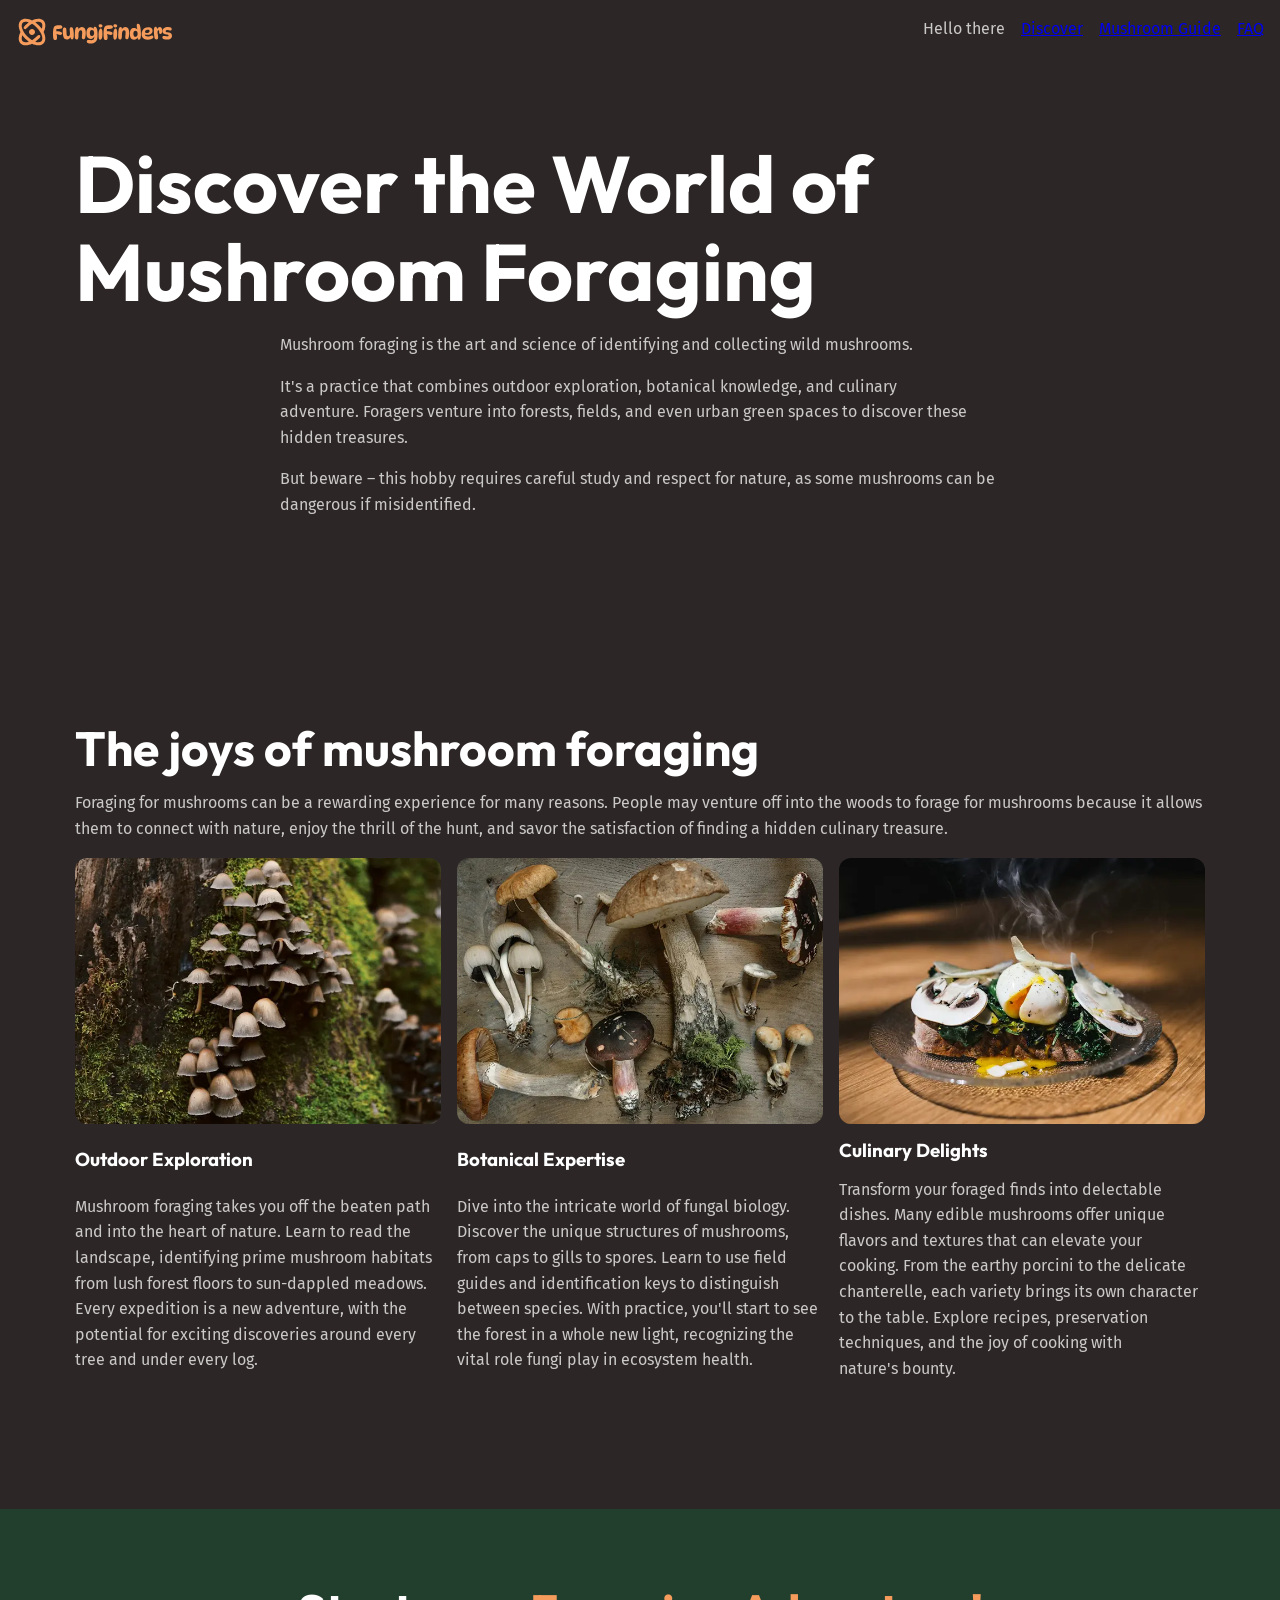
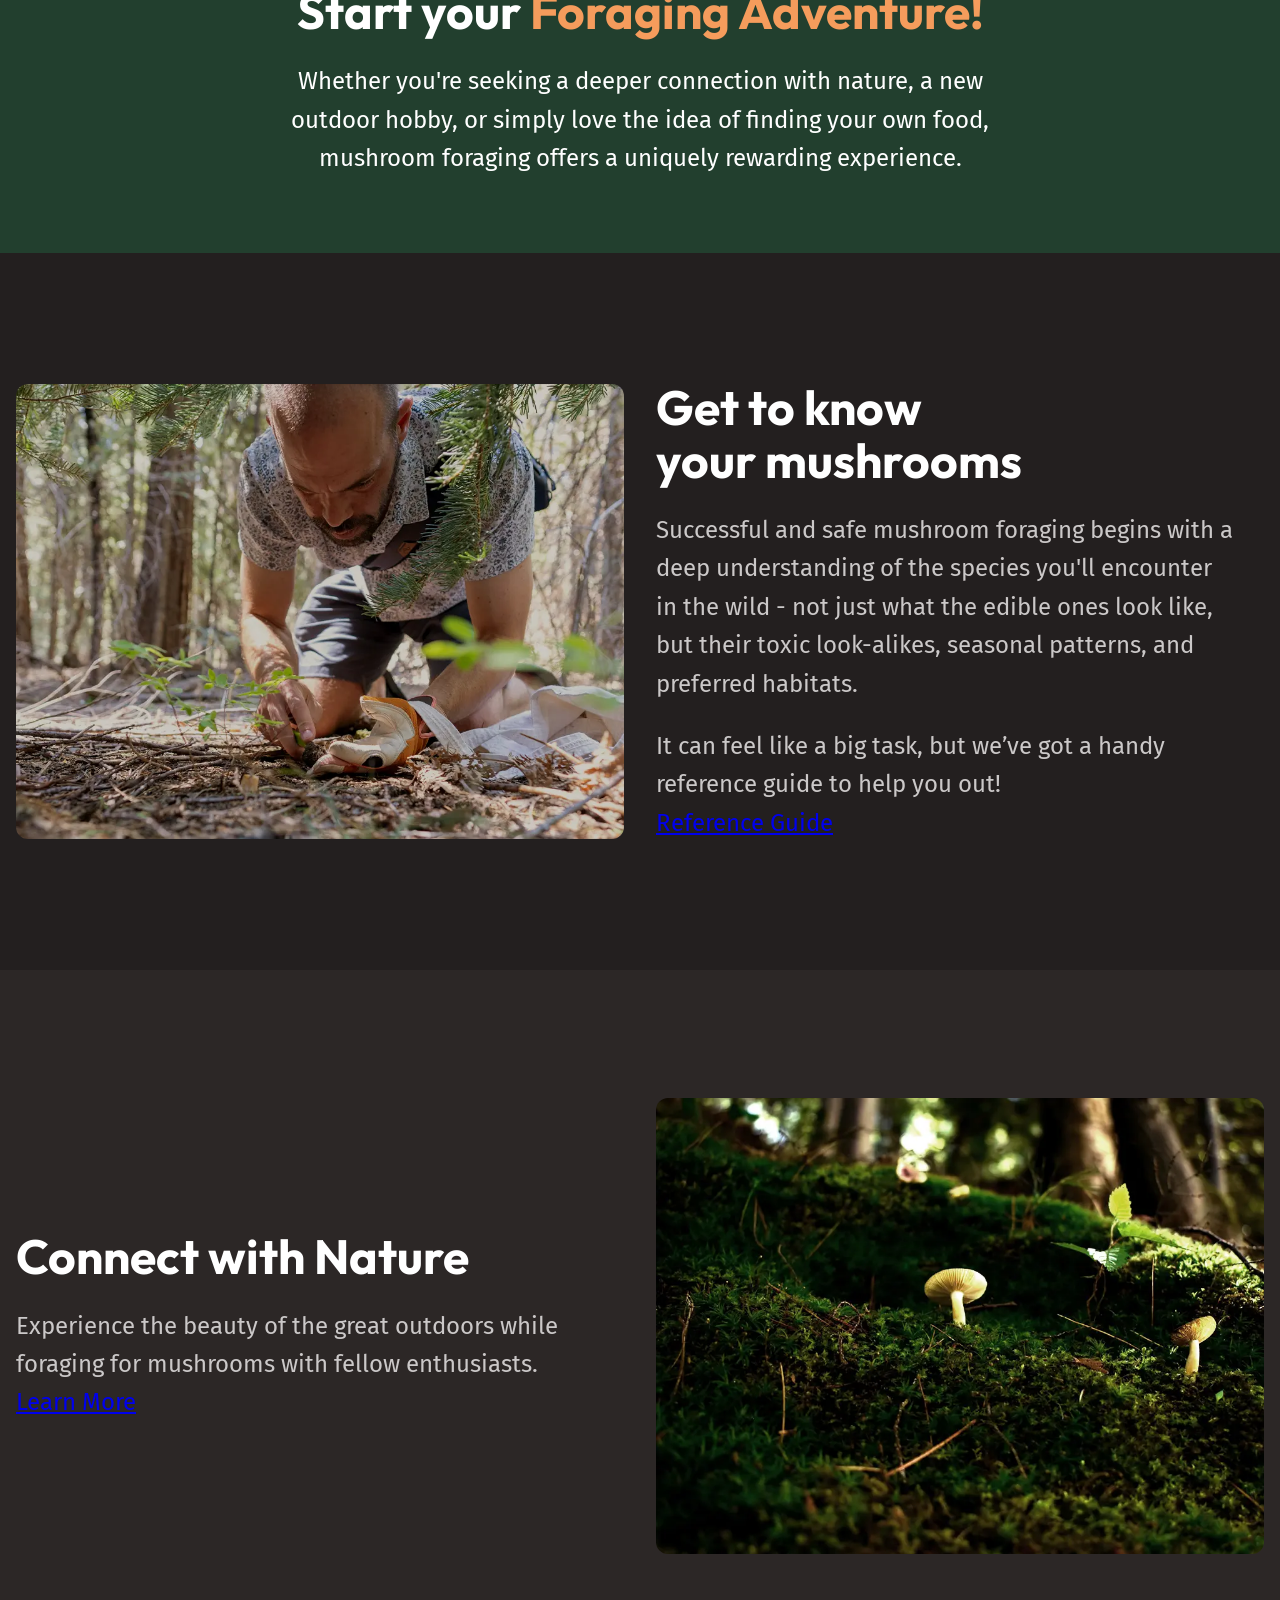
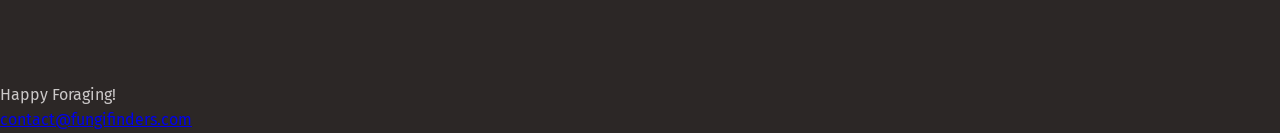
==== index.html @ a196f95c "Creating flow and spacing" ====
<!doctype html>
<html lang="en">
  <head>
    <meta charset="UTF-8" />
    <meta name="viewport" content="width=device-width, initial-scale=1.0" />
    <title>Fungi Finders</title>
    <link rel="stylesheet" href="style.css" />
    <link rel="preconnect" href="https://fonts.googleapis.com" />
    <link rel="preconnect" href="https://fonts.gstatic.com" crossorigin />
    <link
      href="https://fonts.googleapis.com/css2?family=Fira+Sans:wght@400;700&family=Outfit:wght@100..900&display=swap"
      rel="stylesheet"
    />
  </head>
  <body>
    <header class="site-header">
      <div class="wrapper wrapper--wide">
        <div class="site-header__inner">
          <img src="/assets/fungi-finders.svg" alt="Fungi Finders" />
          <nav class="primary-navigation">
            <ul role="list">
              <li>Hello there</li>
              <li><a href="/">Discover</a></li>
              <li><a href="#">Mushroom Guide</a></li>
              <li><a href="#">FAQ</a></li>
            </ul>
          </nav>
        </div>
      </div>
    </header>
    <main>
      <section class="hero flow section section--compact">
        <div class="wrapper">
          <h1>Discover the World of Mushroom Foraging</h1>
        </div>
        <div class="wrapper flow wrapper--narrow">
          <p>
            Mushroom foraging is the art and science of identifying and
            collecting wild mushrooms.
          </p>
          <p>
            It's a practice that combines outdoor exploration, botanical
            knowledge, and culinary adventure. Foragers venture into forests,
            fields, and even urban green spaces to discover these hidden
            treasures.
          </p>
          <p>
            But beware – this hobby requires careful study and respect for
            nature, as some mushrooms can be dangerous if misidentified.
          </p>
        </div>
      </section>

      <section class="section">
        <div class="wrapper flow">
          <h2 class="section-title">The joys of mushroom foraging</h2>
          <p>
            Foraging for mushrooms can be a rewarding experience for many
            reasons. People may venture off into the woods to forage for
            mushrooms because it allows them to connect with nature, enjoy the
            thrill of the hunt, and savor the satisfaction of finding a hidden
            culinary treasure.
          </p>
          <!-- three columns -->
          <div class="equal-columns">
            <div class="card grid-flow">
              <img
                src="/assets/outdoor-exploration.webp"
                alt="Tightly grouped brown mushrooms growing up a mossy tree trunk"
              />
              <h3>Outdoor Exploration</h3>
              <p>
                Mushroom foraging takes you off the beaten path and into the
                heart of nature. Learn to read the landscape, identifying prime
                mushroom habitats from lush forest floors to sun-dappled
                meadows. Every expedition is a new adventure, with the potential
                for exciting discoveries around every tree and under every log.
              </p>
            </div>
            <div class="card grid-flow">
              <img
                src="/assets/botanical-expertise.webp"
                alt="Wild mushrooms on a table"
              />
              <h3>Botanical Expertise</h3>
              <p>
                Dive into the intricate world of fungal biology. Discover the
                unique structures of mushrooms, from caps to gills to spores.
                Learn to use field guides and identification keys to distinguish
                between species. With practice, you'll start to see the forest
                in a whole new light, recognizing the vital role fungi play in
                ecosystem health.
              </p>
            </div>
            <div class="card grid-flow">
              <img
                src="/assets/culinary-delight.webp"
                alt="A plate of food with mushrooms on top"
              />
              <h3>Culinary Delights</h3>
              <p>
                Transform your foraged finds into delectable dishes. Many edible
                mushrooms offer unique flavors and textures that can elevate
                your cooking. From the earthy porcini to the delicate
                chanterelle, each variety brings its own character to the table.
                Explore recipes, preservation techniques, and the joy of cooking
                with nature's bounty.
              </p>
            </div>
          </div>
        </div>
      </section>

      <section class="background-accent text-center section section--compact">
        <div
          class="wrapper flow wrapper--narrow font-size-lg text-high-contrast"
        >
          <h2 class="section-title">
            Start your
            <span class="text-brand">Foraging Adventure!</span>
          </h2>
          <p>
            Whether you're seeking a deeper connection with nature, a new
            outdoor hobby, or simply love the idea of finding your own food,
            mushroom foraging offers a uniquely rewarding experience.
          </p>
        </div>
      </section>

      <section class="background-extra-dark section">
        <!-- two-columns -->
        <div class="wrapper wrapper--wide">
          <div
            class="equal-columns equal-columns--gap-lg equal-columns--vertical-alignment"
          >
            <div>
              <img
                src="/assets/get-to-know.webp"
                alt="A man on his hands and knees harvesting a wild mushroom in the forest"
              />
            </div>
            <div class="flow font-size-lg">
              <h2 class="section-title">Get to know your mushrooms</h2>
              <p>
                Successful and safe mushroom foraging begins with a deep
                understanding of the species you'll encounter in the wild - not
                just what the edible ones look like, but their toxic
                look-alikes, seasonal patterns, and preferred habitats.
              </p>
              <p>
                It can feel like a big task, but we’ve got a handy reference
                guide to help you out!
              </p>
              <a class="button" href="#">
                <span class="visually-hidden">
                  Learn more about wild mushrooms using our handy
                </span>
                Reference Guide
              </a>
            </div>
          </div>
        </div>
      </section>

      <section class="section">
        <!-- two-columns -->
        <div class="wrapper wrapper--wide">
          <div
            class="equal-columns equal-columns--gap-lg equal-columns--vertical-alignment"
          >
            <div class="flow font-size-lg">
              <h2 class="section-title">Connect with Nature</h2>
              <p>
                Experience the beauty of the great outdoors while foraging for
                mushrooms with fellow enthusiasts.
              </p>
              <a class="button" href="#">
                Learn More
                <span class="visually-hidden">
                  about the different types of mushrooms using our handy
                  mushroom guide
                </span>
              </a>
            </div>
            <div>
              <img
                src="/assets/nature.webp"
                alt="A small white mushroom growing on a mossy forest floor"
              />
            </div>
          </div>
        </div>
      </section>
    </main>
    <footer class="site-footer">
      <p>Happy Foraging!</p>
      <a href="mailto:contact@fungifinders.com">contact@fungifinders.com</a>
    </footer>
  </body>
</html>
---- style.css ----
@layer reset {
  *,
  *::before,
  *::after {
    box-sizing: border-box;
  }

  /* https://kilianvalkhof.com/2022/css-html/your-css-reset-needs-text-size-adjust-probably/ */
  html {
    -moz-text-size-adjust: none;
    -webkit-text-size-adjust: none;
    text-size-adjust: none;
  }

  body,
  h1,
  h2,
  h3,
  h4,
  p,
  figure,
  blockquote,
  dl,
  dd {
    margin: 0;
  }

  /* https://www.scottohara.me/blog/2019/01/12/lists-and-safari.html */
  [role="list"] {
    list-style: none;
    margin: 0;
    padding: 0;
  }

  body {
    min-block-size: 100vh;
    line-height: 1.6;
  }

  h1,
  h2,
  h3,
  button,
  input,
  label {
    line-height: 1.1;
  }

  h1,
  h2,
  h3,
  h4 {
    text-wrap: balance;
  }

  p,
  li {
    text-wrap: pretty;
  }

  img,
  picture {
    max-inline-size: 100%;
    display: block;
  }

  input,
  button,
  textarea,
  select {
    font: inherit;
  }
}

@layer base {
  :root {
    --clr-white: hsl(0, 0%, 100%);
    --clr-gray-100: hsl(0, 2%, 79%);
    --clr-brand-400: hsl(25, 88%, 75%);
    --clr-brand-500: hsl(25, 88%, 66%);
    --clr-green-400: hsl(143, 19%, 49%);
    --clr-green-500: hsl(143, 38%, 37%);
    --clr-green-600: hsl(145, 29%, 19%);
    --clr-brown-500: hsl(10, 5%, 25%);
    --clr-brown-600: hsl(9, 7%, 21%);
    --clr-brown-700: hsl(9, 8%, 16%);
    --clr-brown-800: hsl(0, 6%, 15%);
    --clr-brown-900: hsl(0, 6%, 13%);

    --clr-orange-500: hsl(28, 43%, 28%);
    --clr-red-500: hsl(359, 34%, 24%);
    --clr-teal-500: hsl(186, 42%, 25%);

    --ff-body: "Fira Sans", sans-serif;
    --ff-heading: "Outfit", sans-serif;

    --fs-300: 0.875rem;
    --fs-400: 1rem;
    --fs-500: 1.125rem;
    --fs-600: 1.25rem;
    --fs-700: 1.5rem;
    --fs-800: 2rem;
    --fs-900: 3.75rem;
    --fs-1000: 3.75rem;

    @media (width > 760px) {
      --fs-500: 1.25rem;
      --fs-600: 1.5rem;
      --fs-700: 2rem;
      --fs-800: 3rem;
      --fs-900: 5rem;
      --fs-1000: 7.5rem;
    }

    --text-main: var(--clr-gray-100);
    --text-high-contrast: var(--clr-white);
    --text-brand: var(--clr-brand-500);
    --text-brand-light: var(--clr-brand-400);

    --background-accent-light: var(--clr-green-400);
    --background-accent-main: var(--clr-green-500);
    --background-accent-dark: var(--clr-green-600);

    --background-extra-light: var(--clr-brown-500);
    --background-light: var(--clr-brown-600);
    --background-main: var(--clr-brown-700);
    --background-dark: var(--clr-brown-800);
    --background-extra-dark: var(--clr-brown-900);

    --font-size-heading-sm: var(--fs-700);
    --font-size-heading-regular: var(--fs-800);
    --font-size-heading-lg: var(--fs-900);
    --font-size-heading-xl: var(--fs-1000);

    --font-size-sm: var(--fs-300);
    --font-size-regular: var(--fs-400);
    --font-size-md: var(--fs-500);
    --font-size-lg: var(--fs-600);

    --border-radius-1: 0.25rem;
    --border-radius-2: 0.5rem;
    --border-radius-3: 0.75rem;
  }

  html {
    font-family: var(--ff-body);
    line-height: 1.6;
  }

  body {
    font-size: var(--font-size-regular);
    color: var(--text-main);
    background-color: var(--background-main);
  }

  h1,
  h2,
  h3,
  h4 {
    font-family: var(--ff-heading);
    color: var(--text-high-contrast);
  }

  h1 {
    font-size: var(--font-size-heading-lg);
  }

  a:hover,
  a:focus-visible {
    color: var(--text-brand-light);
  }

  img {
    border-radius: var(--border-radius-3);
  }
}

@layer layout {
  /* Lobotimized Owl 
    * + * selects everything exept the first direct child
    can also be :not(:first-child) but it would gain extra specificity
    verbose solution with no extra specificity is where(:not(:first-child))
    and verbose version is the one I'm using because it's very decriptive
  */

  /*
    em instead of rem because we want to have bigger margin on top of the large text
    instead of the same margin everywhere
  */

  .flow > :where(:not(:first-child)) {
    margin-top: var(--flow-spacer, 1em);
  }

  .grid-flow {
    display: grid;
    gap: var(--grid-flow-gap, 1rem);
  }

  .equal-columns {
    --equal-columns-gap: 1rem;

    display: grid;
    gap: var(--equal-columns-gap, 1rem);
    align-items: var(--equal-columns-vertical-alignment, stretch);

    @media (width > 760px) {
      grid-auto-flow: column;
      grid-auto-columns: 1fr;
    }
  }

  .equal-columns--gap-lg {
    --equal-columns-gap: 2rem;
  }

  .flex-equal-columns {
    display: flex;

    /* Select all the direct children */
    > * {
      flex: 1;
    }
  }

  .equal-columns--vertical-alignment {
    --equal-columns-vertical-alignment: center;
  }

  .section {
    --padding: 3.75rem;
    padding-block: var(--padding);

    @media (width > 760px) {
      --padding: 8rem;
    }
  }

  /* For now section compact makes padding smaller on > 760px and bigger on mobile */
  .section--compact {
    --padding: 4.75rem;
  }

  .wrapper {
    --wrapper-max-width: 1130px;
    --wrapper-padding: 1rem;

    max-width: var(--wrapper-max-width);
    margin-inline: auto;
    padding-inline: var(--wrapper-padding);
    /* changing back to content-box just for this particular element for padding not to be included 
    in content size specified on figma 
    Other way of handling this problem is instead of changing to content-box set max-width to calc(1130px + 2rem)
    there is also a way with using min
    */
    box-sizing: content-box;
  }

  /* There is also a way of naming with using data attribue .wrapper[data-width="wide"] */
  .wrapper--narrow {
    --wrapper-max-width: 720px;
  }

  .wrapper--wide {
    --wrapper-max-width: 1330px;
  }
}

@layer components {
  .site-header {
    padding-block: 1rem;
  }

  .site-header__inner {
    display: flex;
    gap: 0.5rem 1rem;
    flex-wrap: wrap;
    justify-content: space-between;
  }

  .primary-navigation {
    ul {
      display: flex;
      flex-wrap: wrap;
      gap: 0.5rem 1rem;
    }
  }
}

@layer utilities {
  .visually-hidden {
    clip: rect(0 0 0 0);
    clip-path: inset(50%);
    height: 1px;
    overflow: hidden;
    position: absolute;
    white-space: nowrap;
    width: 1px;
  }

  .text-center {
    text-align: center;
  }
  .text-brand {
    color: var(--text-brand);
  }
  .text-high-contrast {
    color: var(--text-high-contrast);
  }

  .section-title {
    font-size: var(--font-size-heading-regular);
  }

  .background-base {
    background-color: var(--background-base);
  }
  .background-light {
    background-color: var(--background-light);
  }
  .background-extra-light {
    background-color: var(--background-extra-light);
  }
  .background-dark {
    background-color: var(--background-dark);
  }
  .background-extra-dark {
    background-color: var(--background-extra-dark);
  }

  .background-accent {
    background-color: var(--background-accent-dark);
  }

  .font-size-sm {
    font-size: var(--font-size-sm);
  }
  .font-size-regular {
    font-size: var(--font-size-regular);
  }
  .font-size-md {
    font-size: var(--font-size-md);
  }
  .font-size-lg {
    font-size: var(--font-size-lg);
  }
}
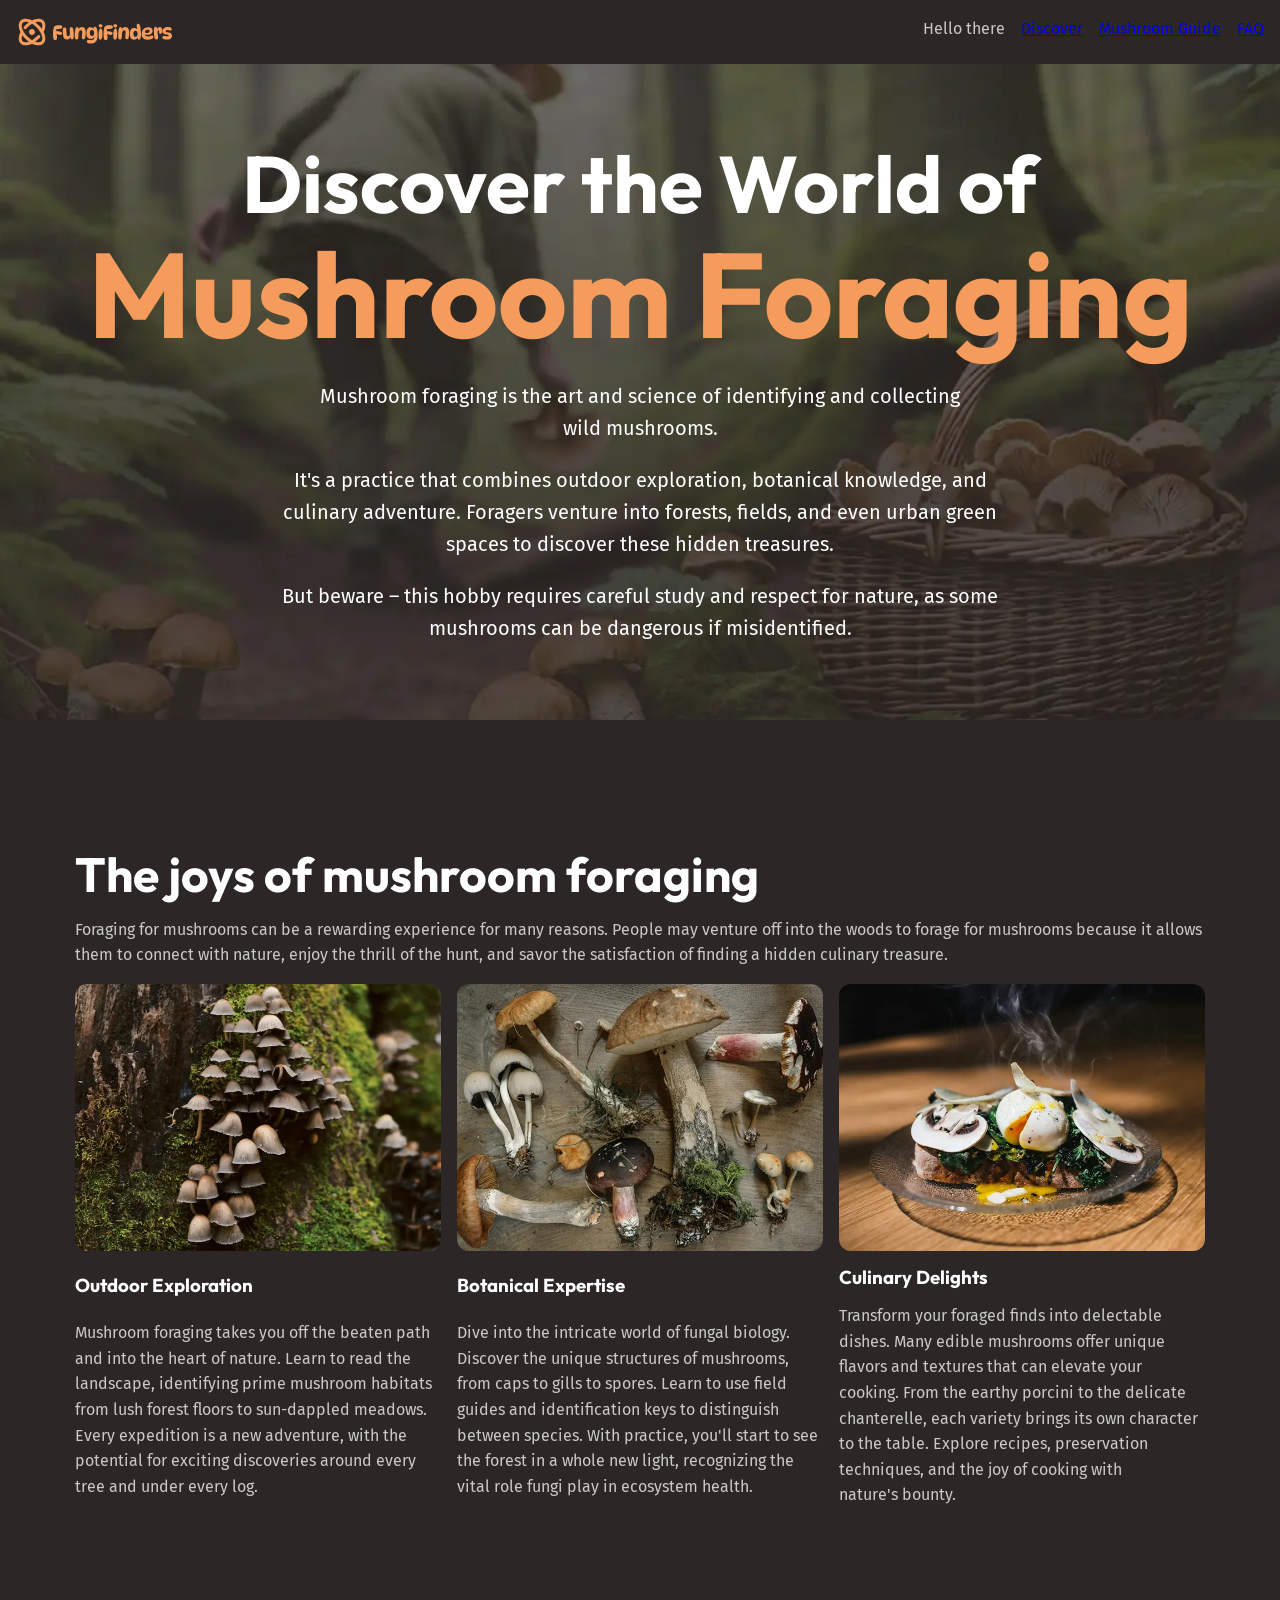
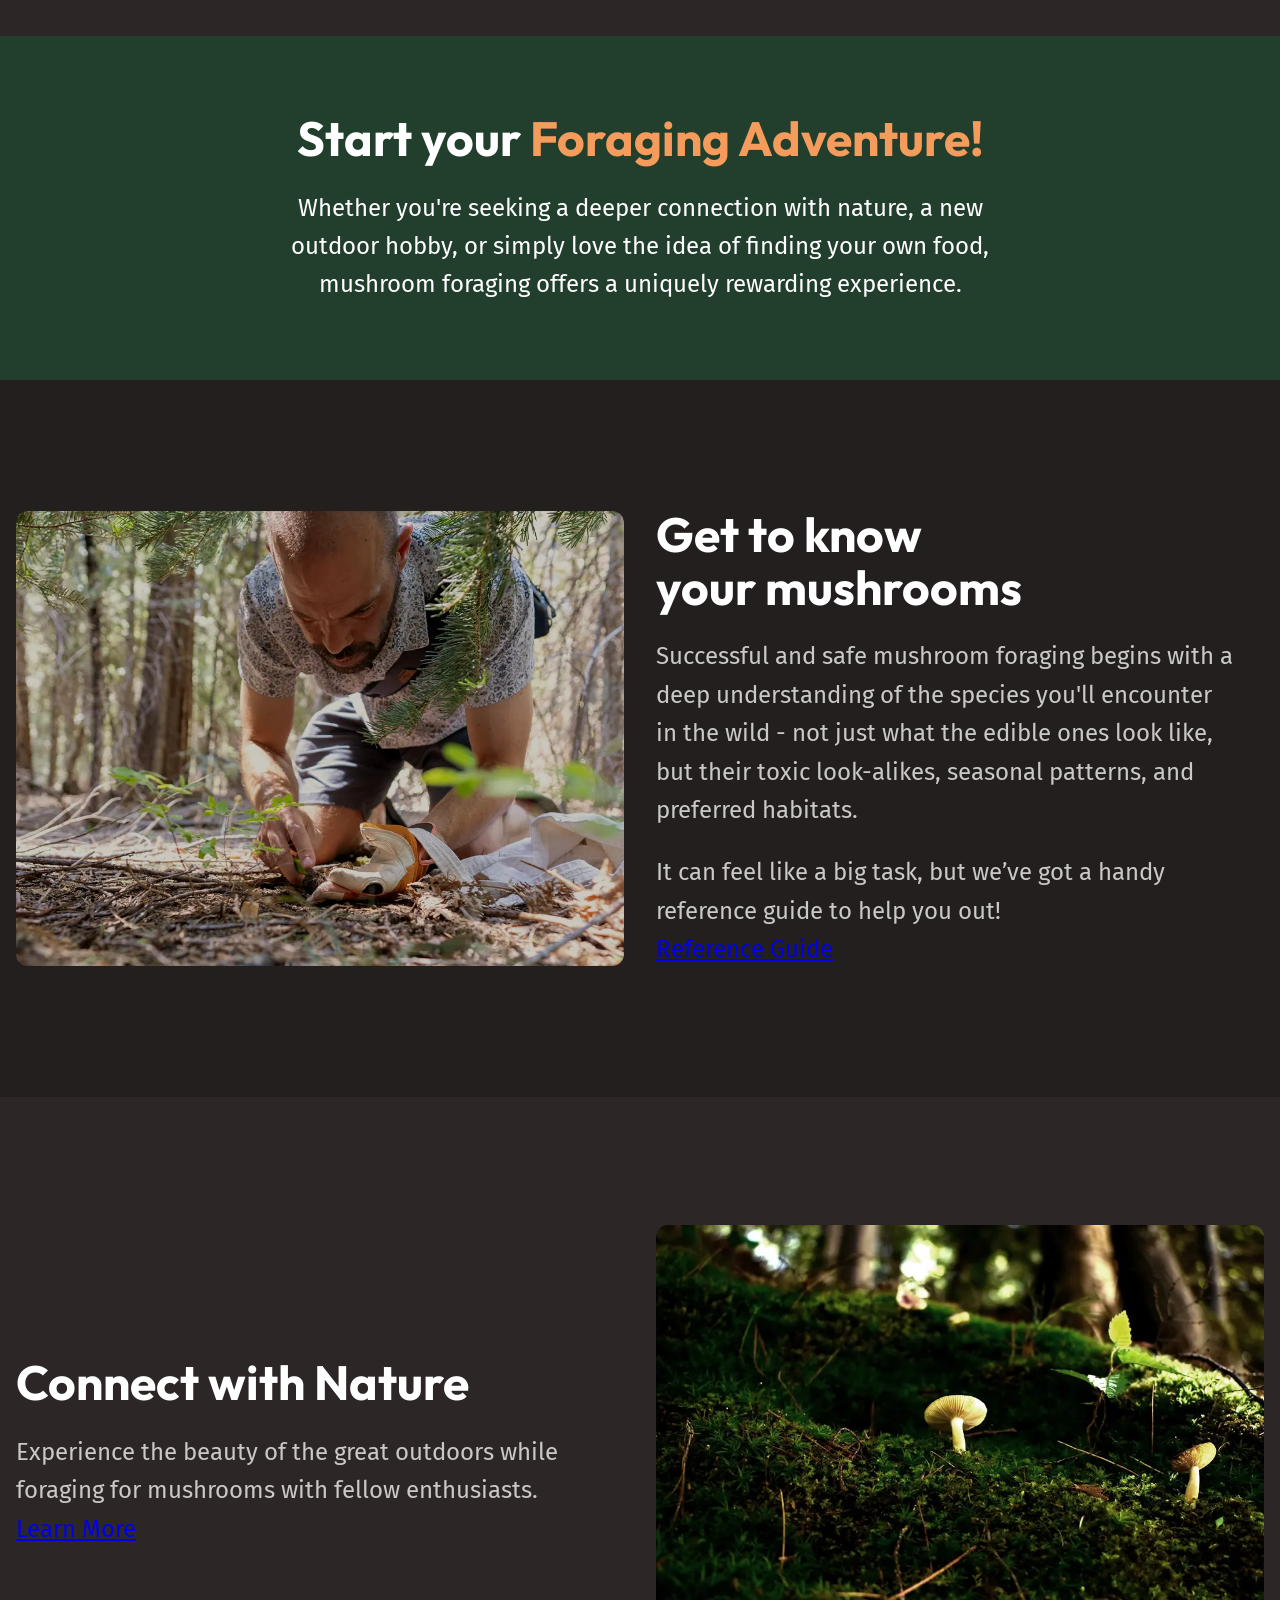
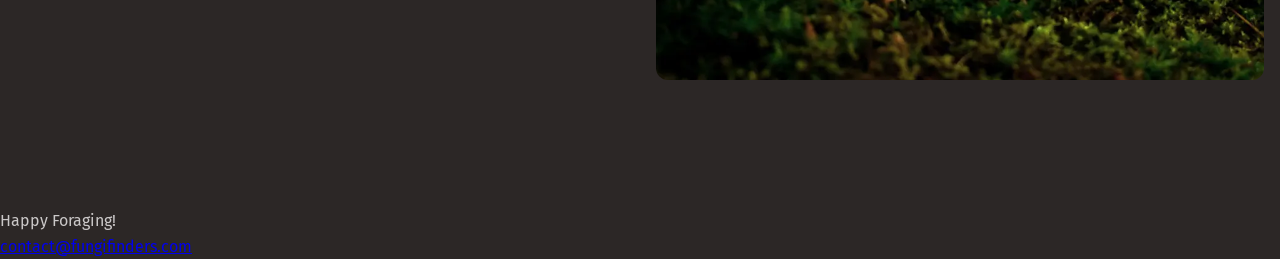
==== commit 8510e84b: "Styling the hero" ====
--- a/index.html
+++ b/index.html
@@ -29,11 +29,14 @@
       </div>
     </header>
     <main>
-      <section class="hero flow section section--compact">
+      <section class="hero section section--compact flow">
         <div class="wrapper">
-          <h1>Discover the World of Mushroom Foraging</h1>
-        </div>
-        <div class="wrapper flow wrapper--narrow">
+          <h1 class="hero__title">
+            Discover the World of
+            <span>Mushroom Foraging</span>
+          </h1>
+        </div>
+        <div class="wrapper wrapper--narrow flow">
           <p>
             Mushroom foraging is the art and science of identifying and
             collecting wild mushrooms.
@@ -113,7 +116,7 @@
 
       <section class="background-accent text-center section section--compact">
         <div
-          class="wrapper flow wrapper--narrow font-size-lg text-high-contrast"
+          class="wrapper wrapper--narrow flow font-size-lg text-high-contrast"
         >
           <h2 class="section-title">
             Start your
--- a/style.css
+++ b/style.css
@@ -285,6 +285,24 @@
       gap: 0.5rem 1rem;
     }
   }
+
+  .hero {
+    text-align: center;
+    font-size: var(--font-size-md);
+    color: var(--text-high-contrast);
+    background-image: url(/assets/hero.webp);
+    background-size: cover;
+    background-position: center;
+  }
+
+  .hero__title {
+    font-size: var(--font-size-heading-lg);
+    span {
+      font-size: var(--font-size-heading-xl);
+      color: var(--text-brand);
+      display: block;
+    }
+  }
 }
 
 @layer utilities {
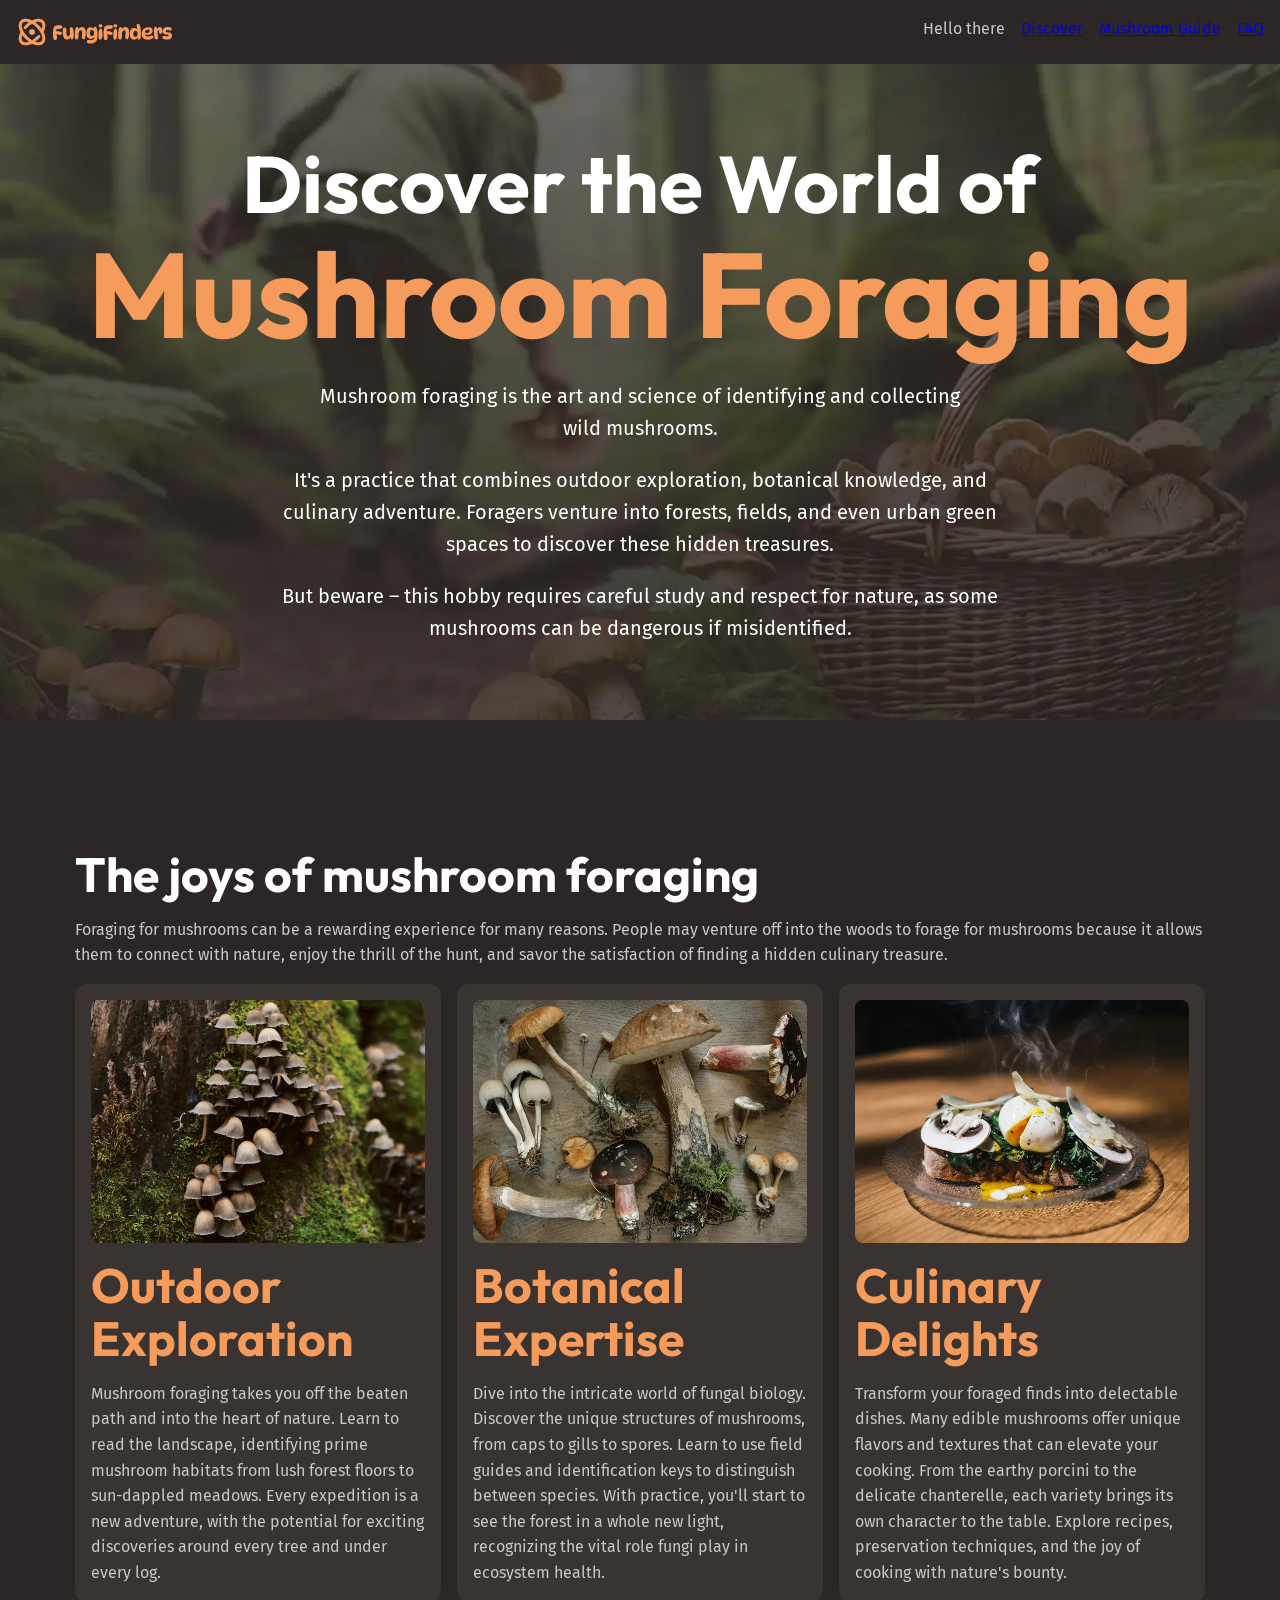
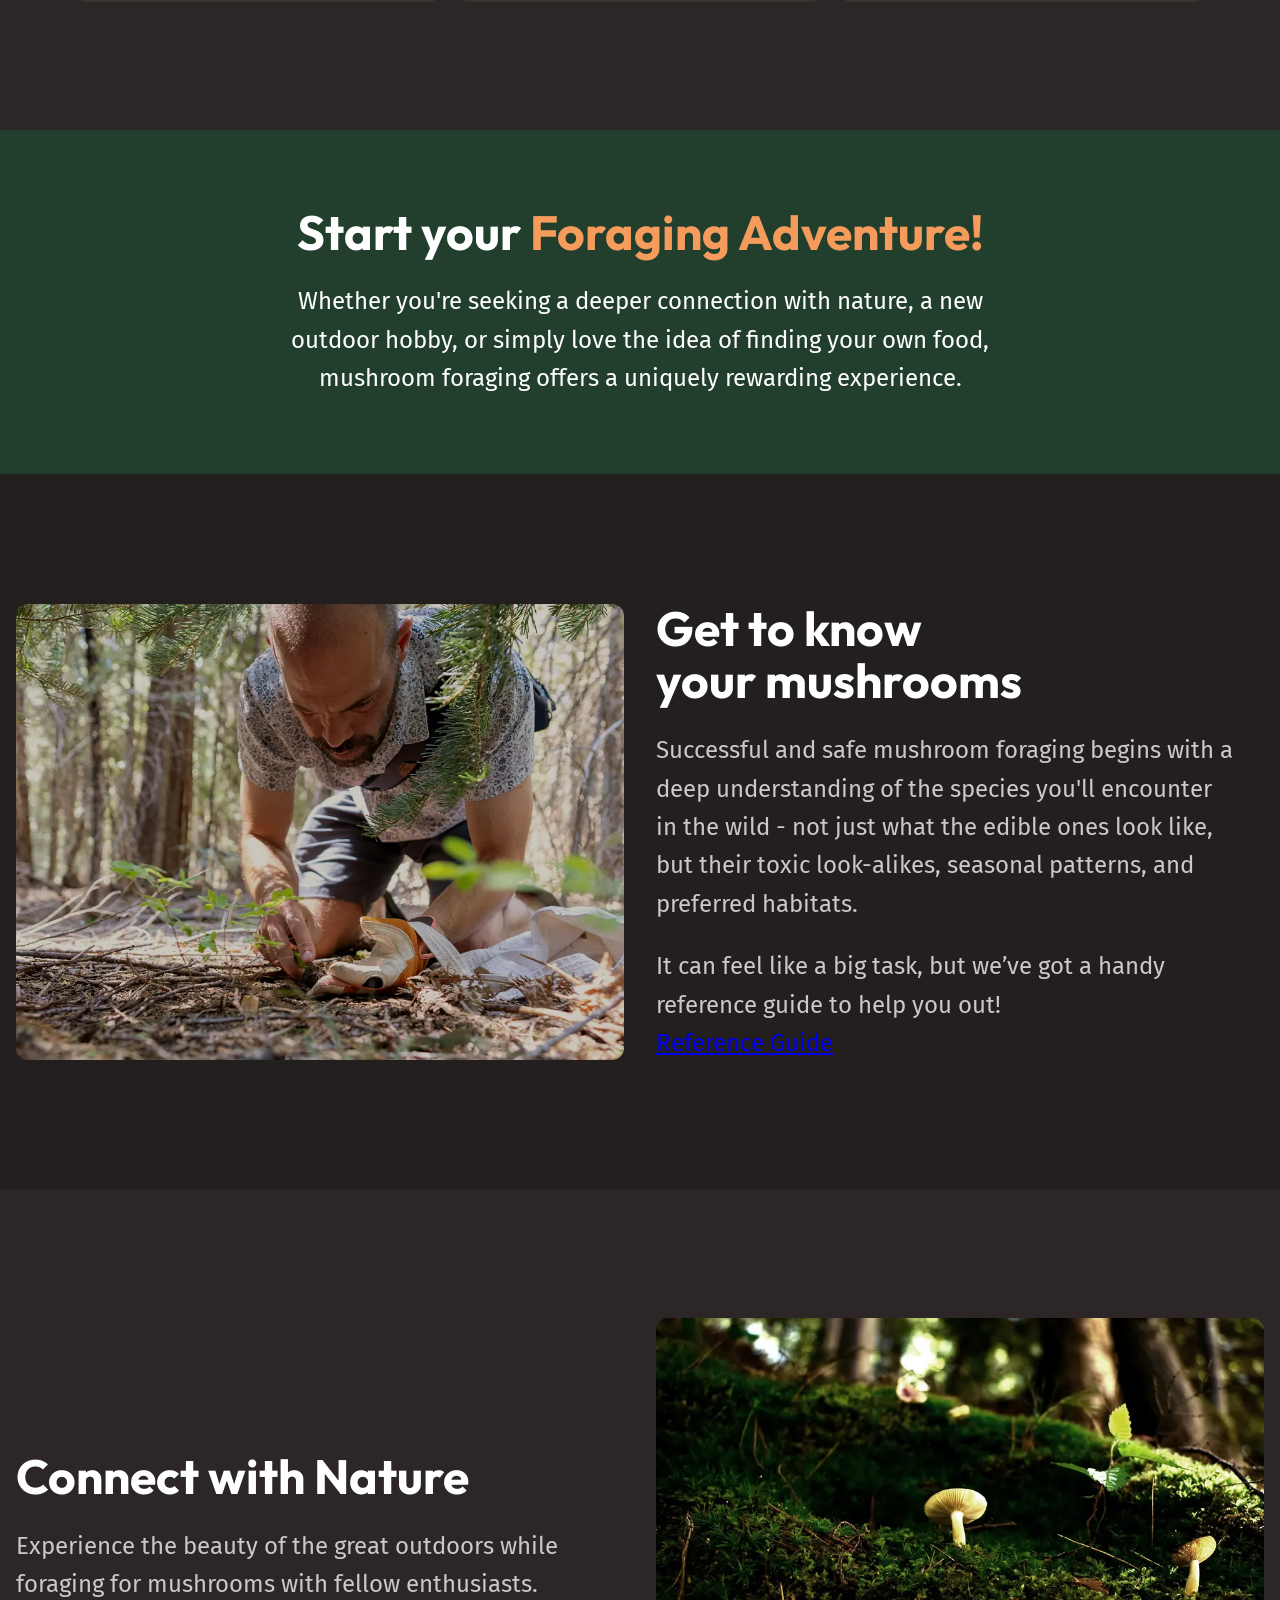
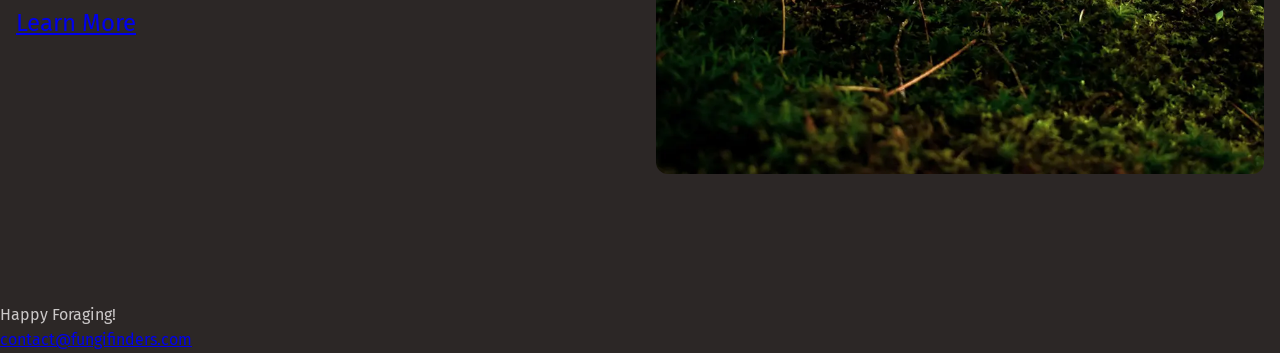
==== commit 8a8faa6b: "Styling the cards" ====
--- a/index.html
+++ b/index.html
@@ -66,12 +66,12 @@
           </p>
           <!-- three columns -->
           <div class="equal-columns">
-            <div class="card grid-flow">
+            <div class="card">
               <img
                 src="/assets/outdoor-exploration.webp"
                 alt="Tightly grouped brown mushrooms growing up a mossy tree trunk"
               />
-              <h3>Outdoor Exploration</h3>
+              <h3 class="card__title">Outdoor Exploration</h3>
               <p>
                 Mushroom foraging takes you off the beaten path and into the
                 heart of nature. Learn to read the landscape, identifying prime
@@ -80,12 +80,12 @@
                 for exciting discoveries around every tree and under every log.
               </p>
             </div>
-            <div class="card grid-flow">
+            <div class="card">
               <img
                 src="/assets/botanical-expertise.webp"
                 alt="Wild mushrooms on a table"
               />
-              <h3>Botanical Expertise</h3>
+              <h3 class="card__title">Botanical Expertise</h3>
               <p>
                 Dive into the intricate world of fungal biology. Discover the
                 unique structures of mushrooms, from caps to gills to spores.
@@ -95,12 +95,12 @@
                 ecosystem health.
               </p>
             </div>
-            <div class="card grid-flow">
+            <div class="card">
               <img
                 src="/assets/culinary-delight.webp"
                 alt="A plate of food with mushrooms on top"
               />
-              <h3>Culinary Delights</h3>
+              <h3 class="card__title">Culinary Delights</h3>
               <p>
                 Transform your foraged finds into delectable dishes. Many edible
                 mushrooms offer unique flavors and textures that can elevate
--- a/style.css
+++ b/style.css
@@ -303,6 +303,23 @@
       display: block;
     }
   }
+
+  .card {
+    display: grid;
+    gap: var(--card-gap, 1rem);
+    padding: 1rem;
+    background-color: var(--background-light);
+    border-radius: var(--border-radius-3);
+
+    img {
+      border-radius: var(--border-radius-2);
+    }
+  }
+
+  .card__title {
+    font-size: var(--card-title-font-size, var(--font-size-heading-regular));
+    color: var(--card-title-color, var(--text-brand));
+  }
 }
 
 @layer utilities {
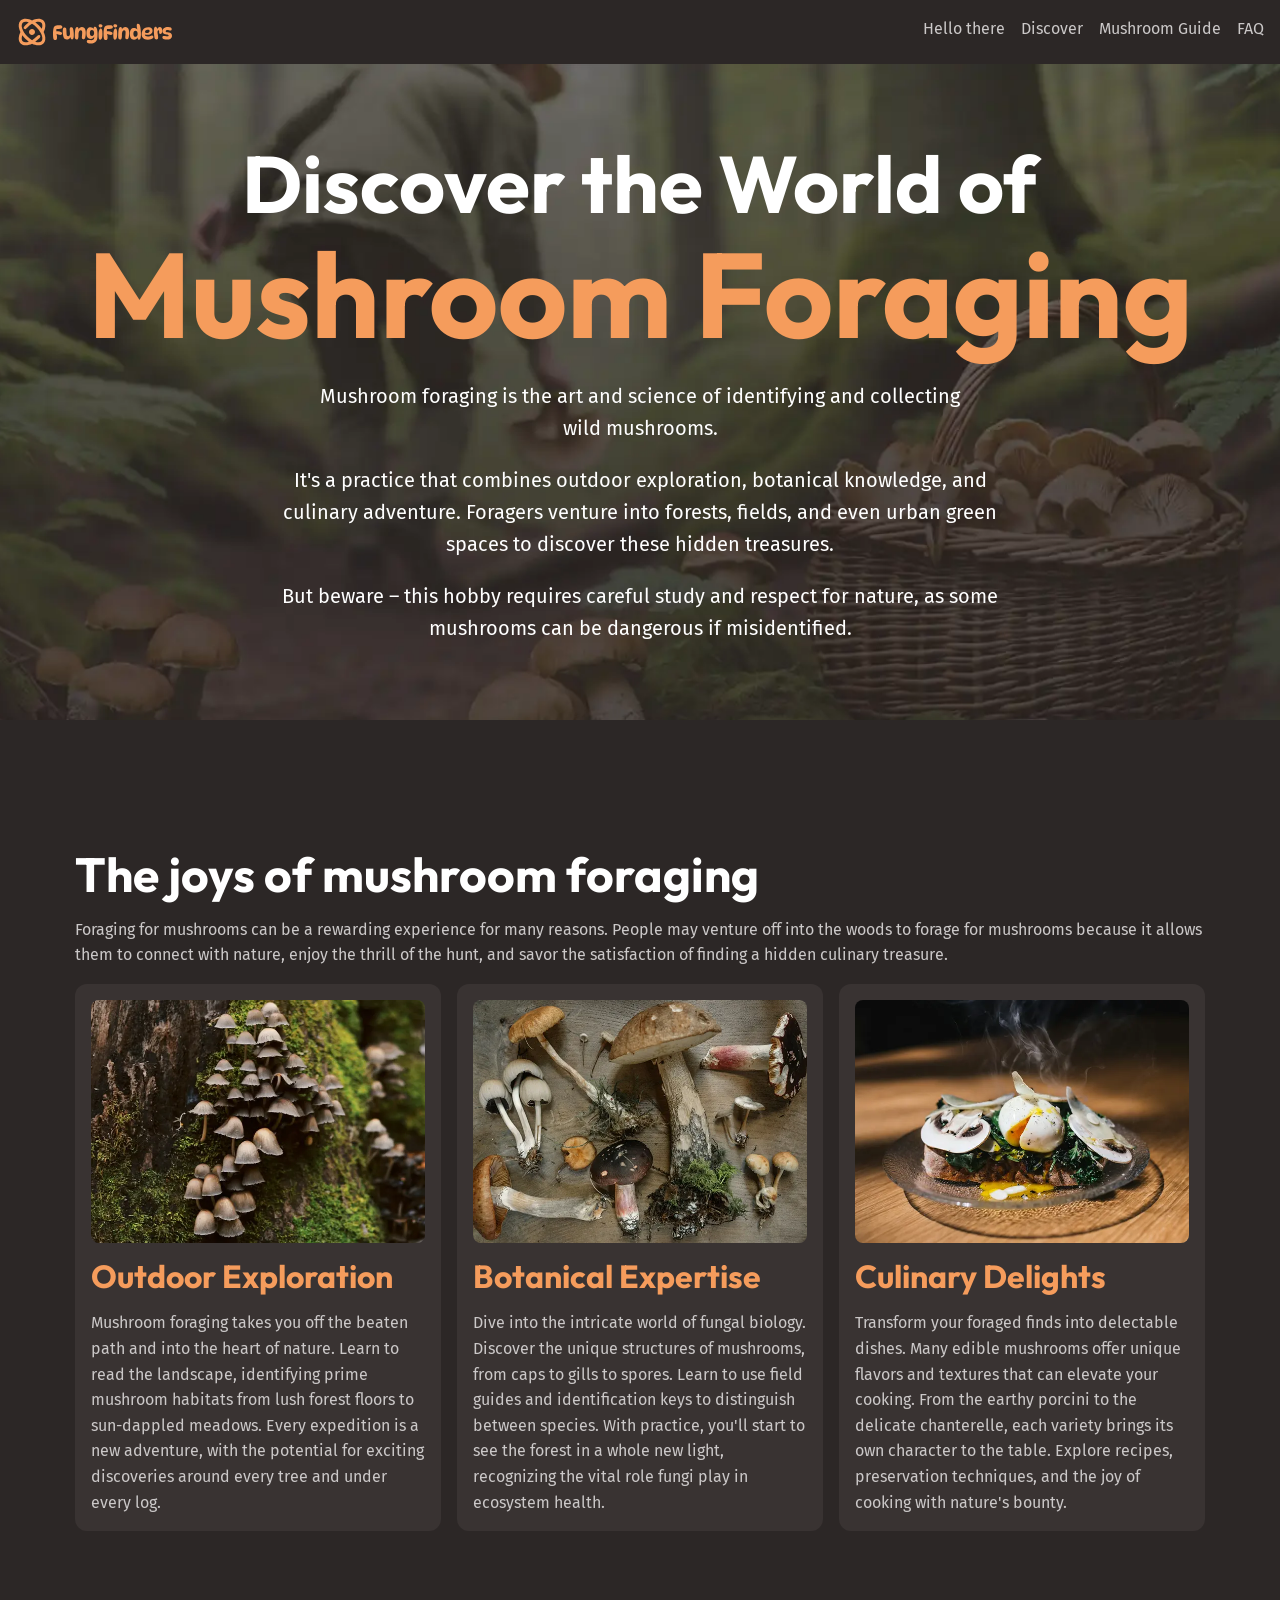
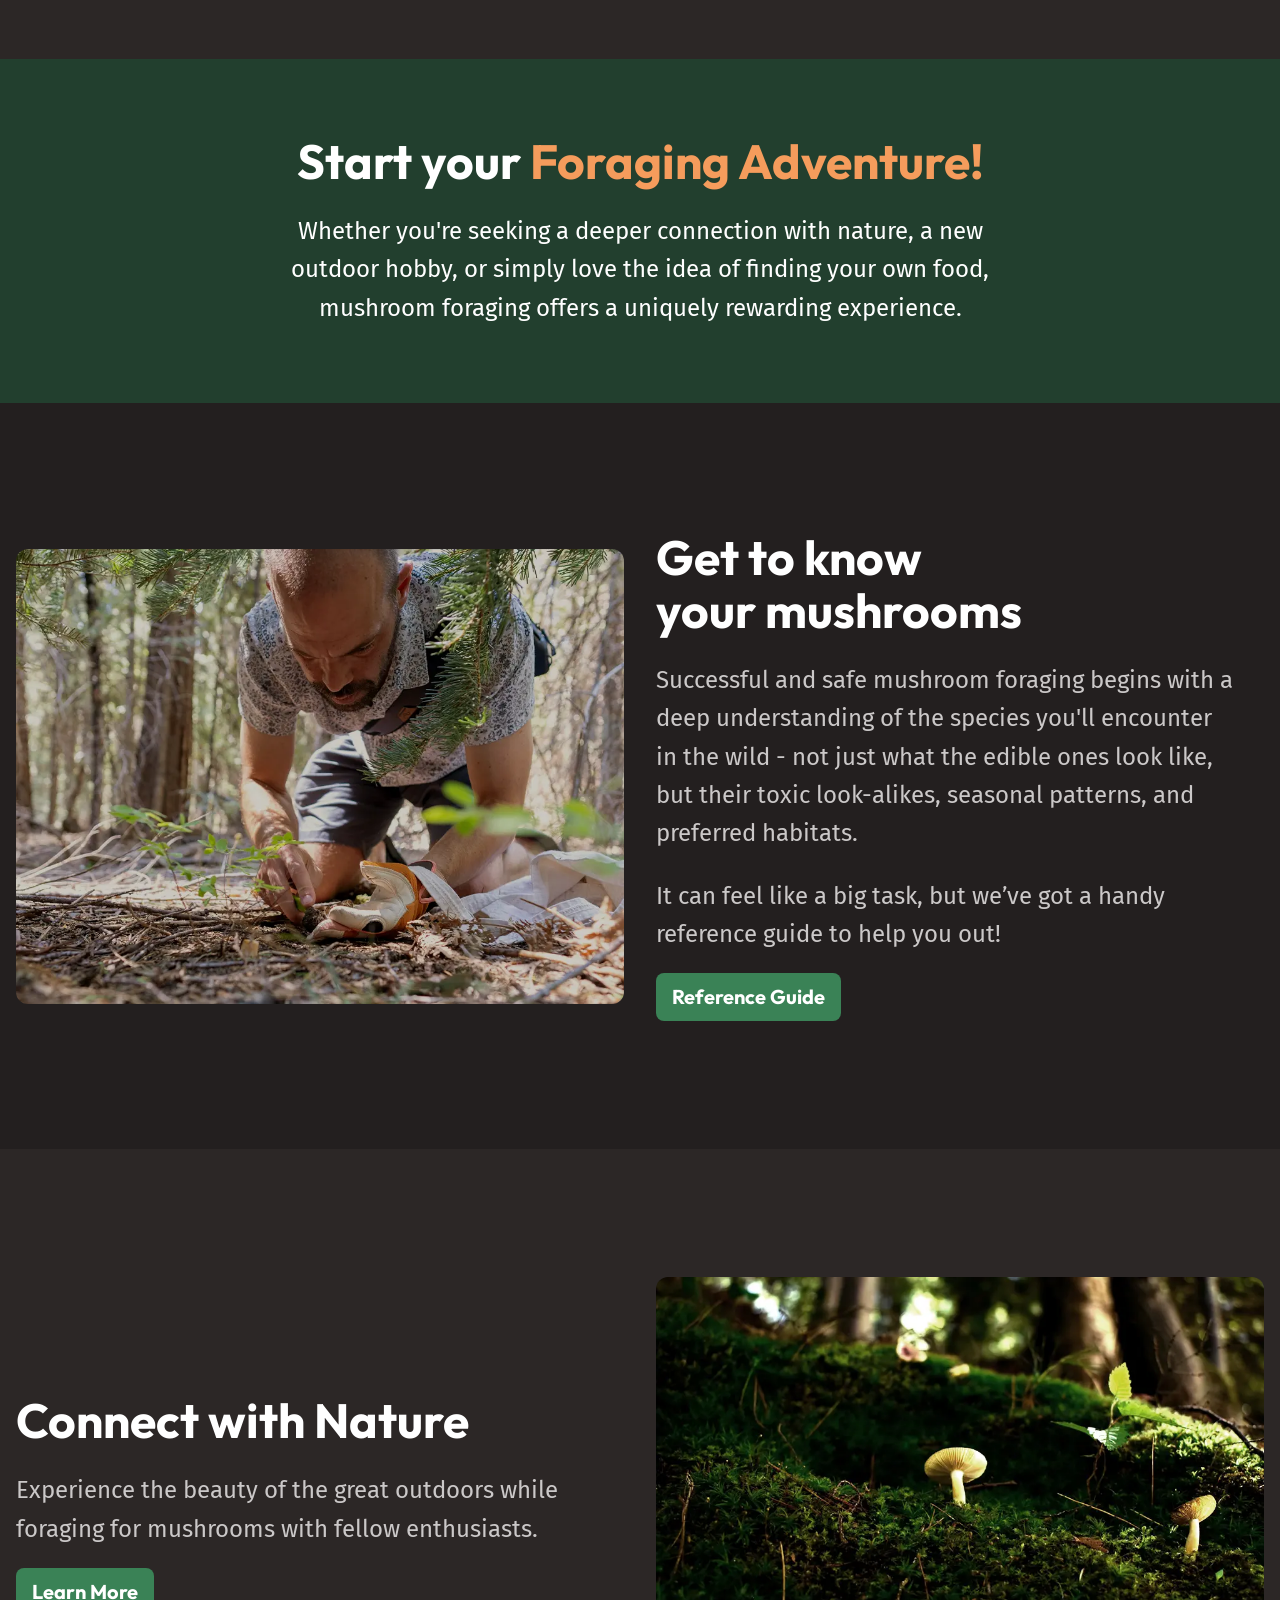
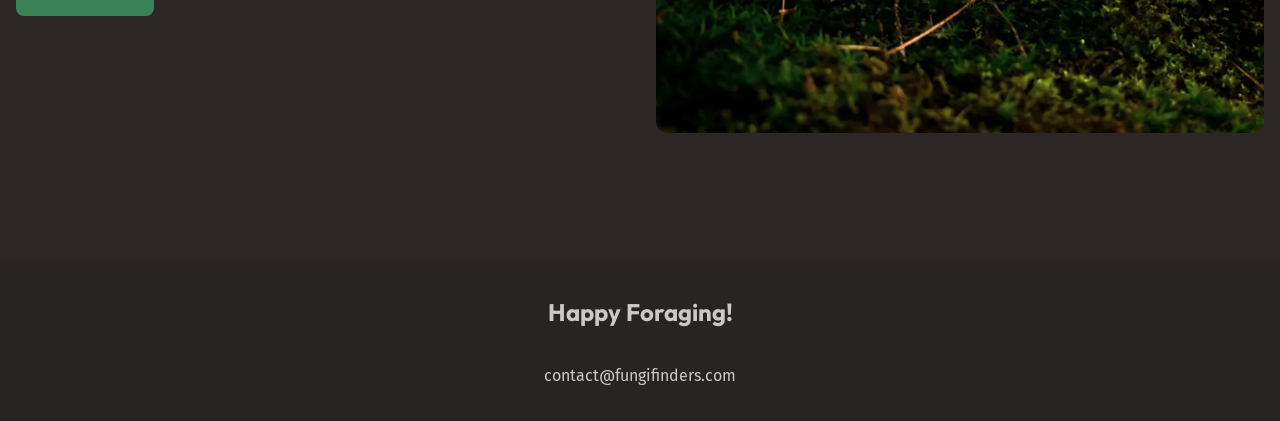
==== commit 65b94619: "Styling the footer" ====
--- a/index.html
+++ b/index.html
@@ -196,7 +196,7 @@
       </section>
     </main>
     <footer class="site-footer">
-      <p>Happy Foraging!</p>
+      <p class="site-footer__title">Happy Foraging!</p>
       <a href="mailto:contact@fungifinders.com">contact@fungifinders.com</a>
     </footer>
   </body>
--- a/style.css
+++ b/style.css
@@ -69,6 +69,11 @@
   textarea,
   select {
     font: inherit;
+  }
+
+  a {
+    text-decoration: none;
+    color: inherit;
   }
 }
 
@@ -317,8 +322,50 @@
   }
 
   .card__title {
-    font-size: var(--card-title-font-size, var(--font-size-heading-regular));
+    font-size: var(--card-title-font-size, var(--font-size-heading-sm));
     color: var(--card-title-color, var(--text-brand));
+  }
+
+  .button {
+    display: inline-flex;
+    font-size: var(--font-size-md);
+    text-decoration: none;
+    cursor: pointer;
+    padding: 0.5rem 1rem;
+    background-color: var(--background-accent-main);
+    font-family: var(--ff-heading);
+    font-weight: 700;
+    border-radius: var(--border-radius-2);
+    color: var(--clr-white);
+  }
+
+  .button:hover,
+  .button:focus-visible {
+    color: var(--text-high-contrast);
+    background-color: var(--background-accent-light);
+  }
+
+  .site-footer {
+    text-align: center;
+    background-color: var(--background-dark);
+    padding-block: 2rem;
+    display: grid;
+    gap: 2rem;
+
+    a {
+      color: var(--text-main);
+    }
+
+    a:hover,
+    a:focus-visible {
+      color: var(--text-brand-light);
+    }
+  }
+
+  .site-footer__title {
+    font-size: var(--font-size-lg);
+    font-family: var(--ff-heading);
+    font-weight: 700;
   }
 }
 
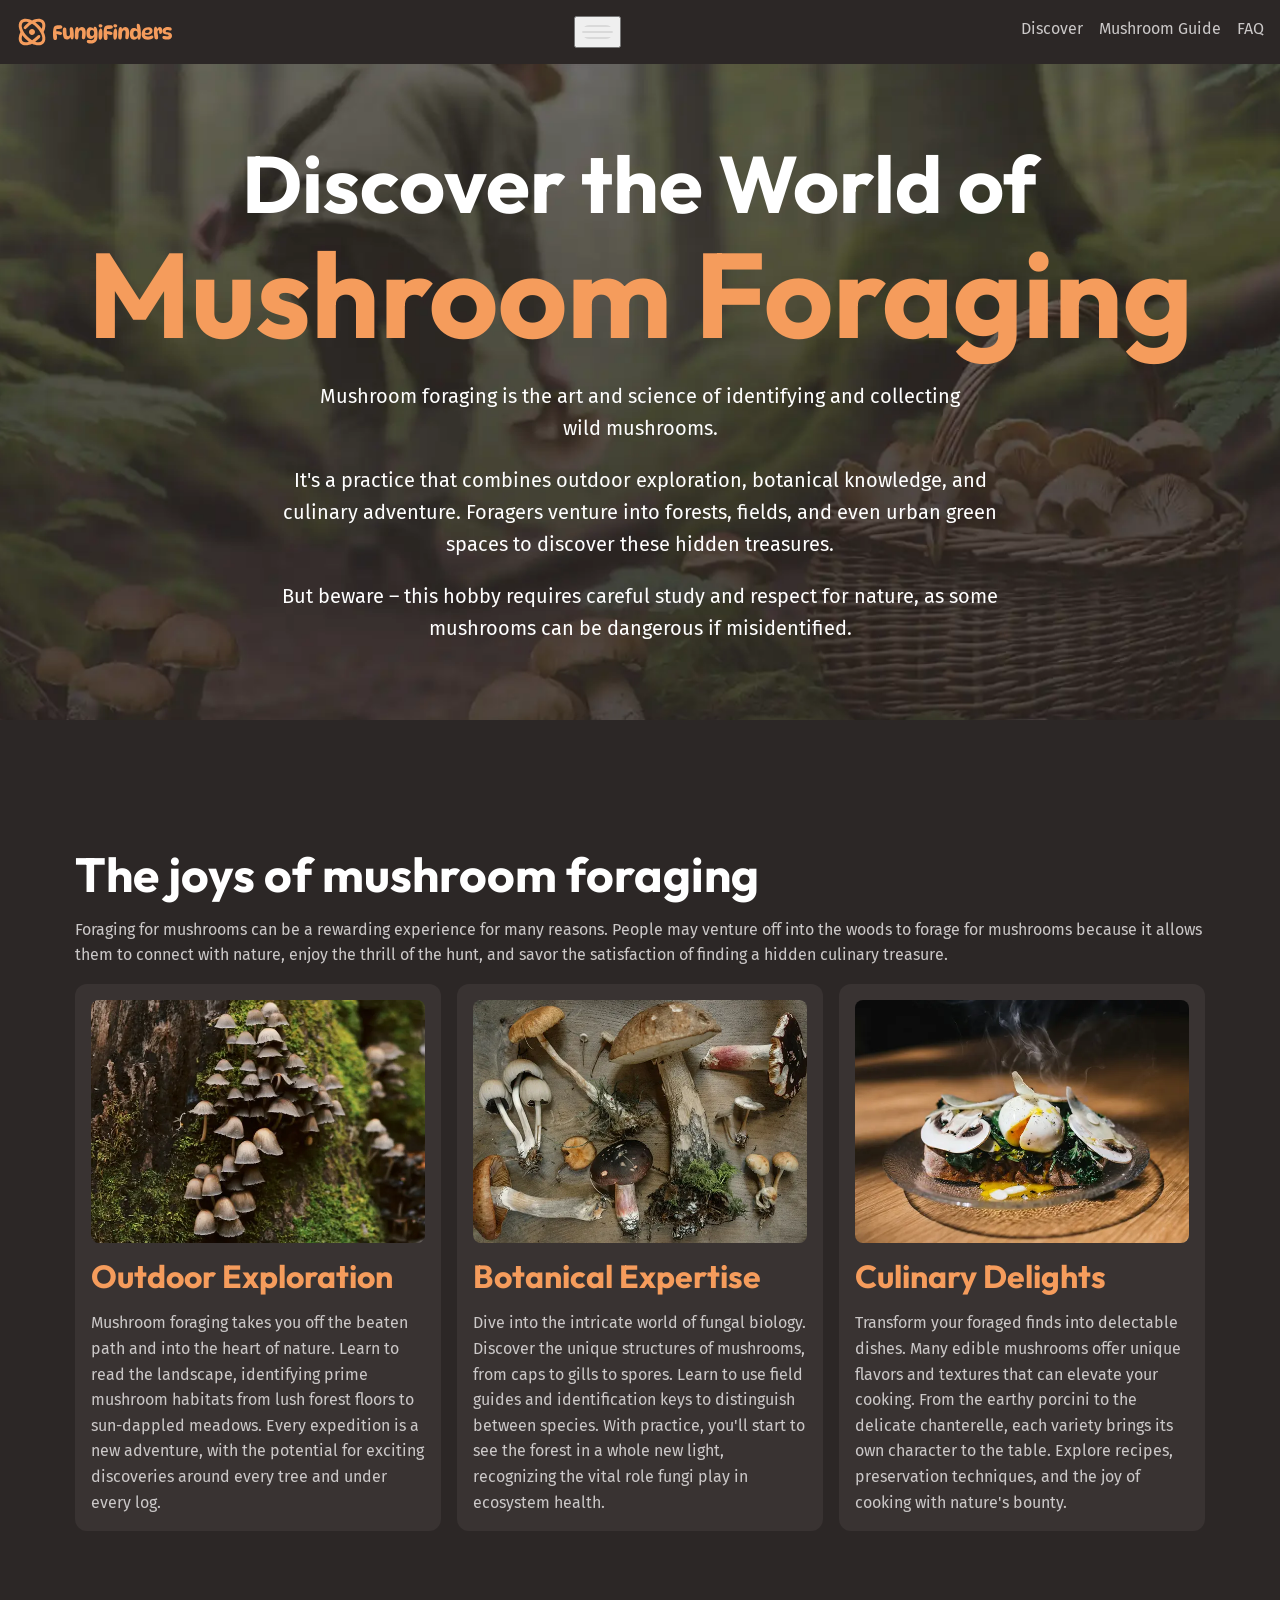
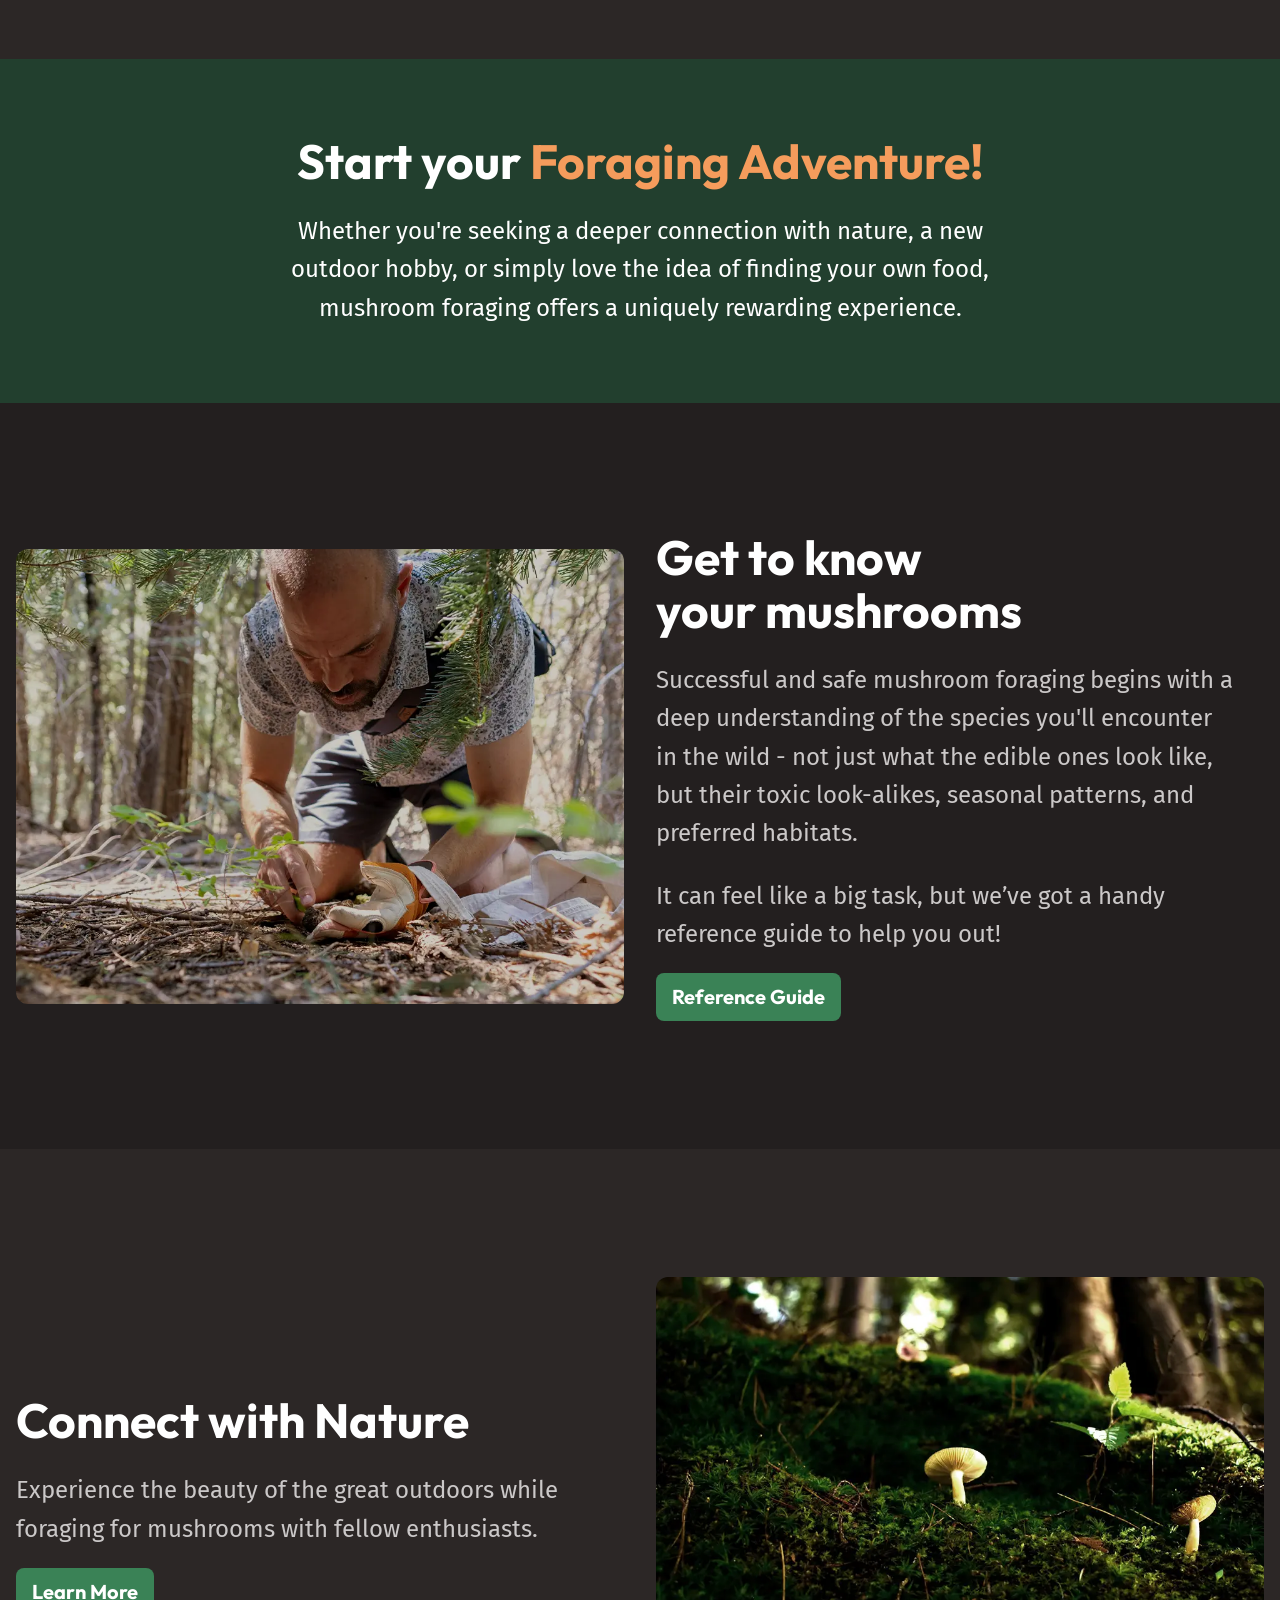
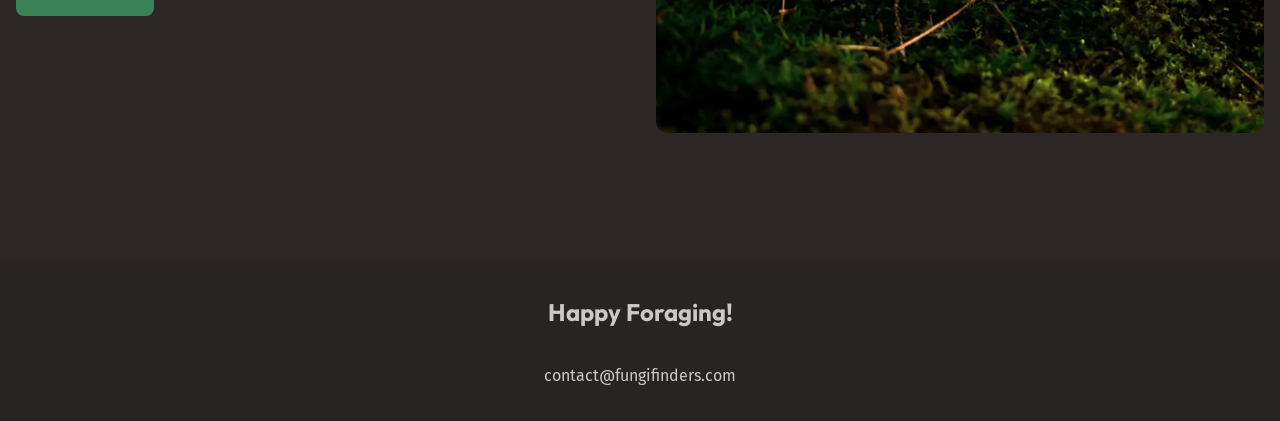
==== commit 7d7dfb9a: "Added hamburger button" ====
--- a/index.html
+++ b/index.html
@@ -17,9 +17,15 @@
       <div class="wrapper wrapper--wide">
         <div class="site-header__inner">
           <img src="/assets/fungi-finders.svg" alt="Fungi Finders" />
-          <nav class="primary-navigation">
+          <button aria-controls="primary-nav" aria-expanded="false">
+            <span class="visually-hidden">Menu</span>
+            <img
+              src="/assets/hamburger.svg"
+              alt="Three lines stacked on top of eachother which kind of looks like a hamburger."
+            />
+          </button>
+          <nav id="primary-nav" class="primary-navigation">
             <ul role="list">
-              <li>Hello there</li>
               <li><a href="/">Discover</a></li>
               <li><a href="#">Mushroom Guide</a></li>
               <li><a href="#">FAQ</a></li>
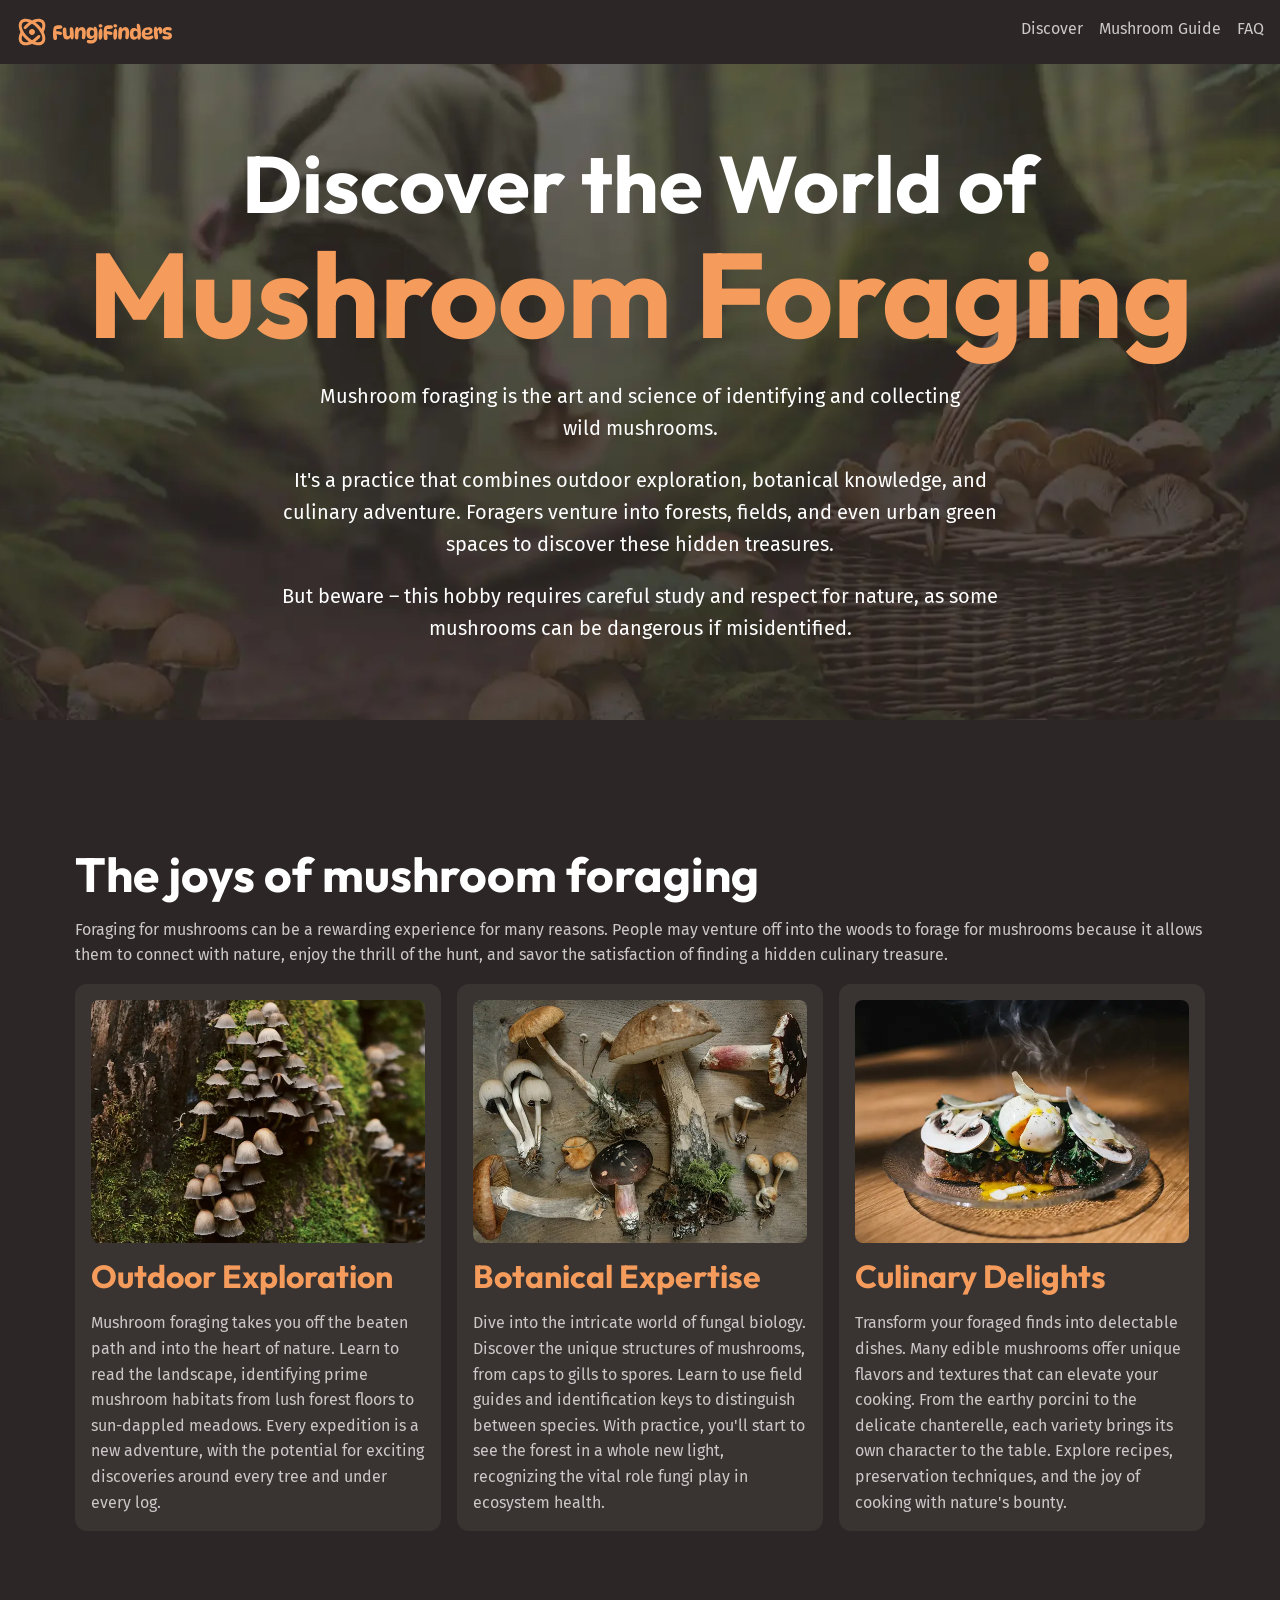
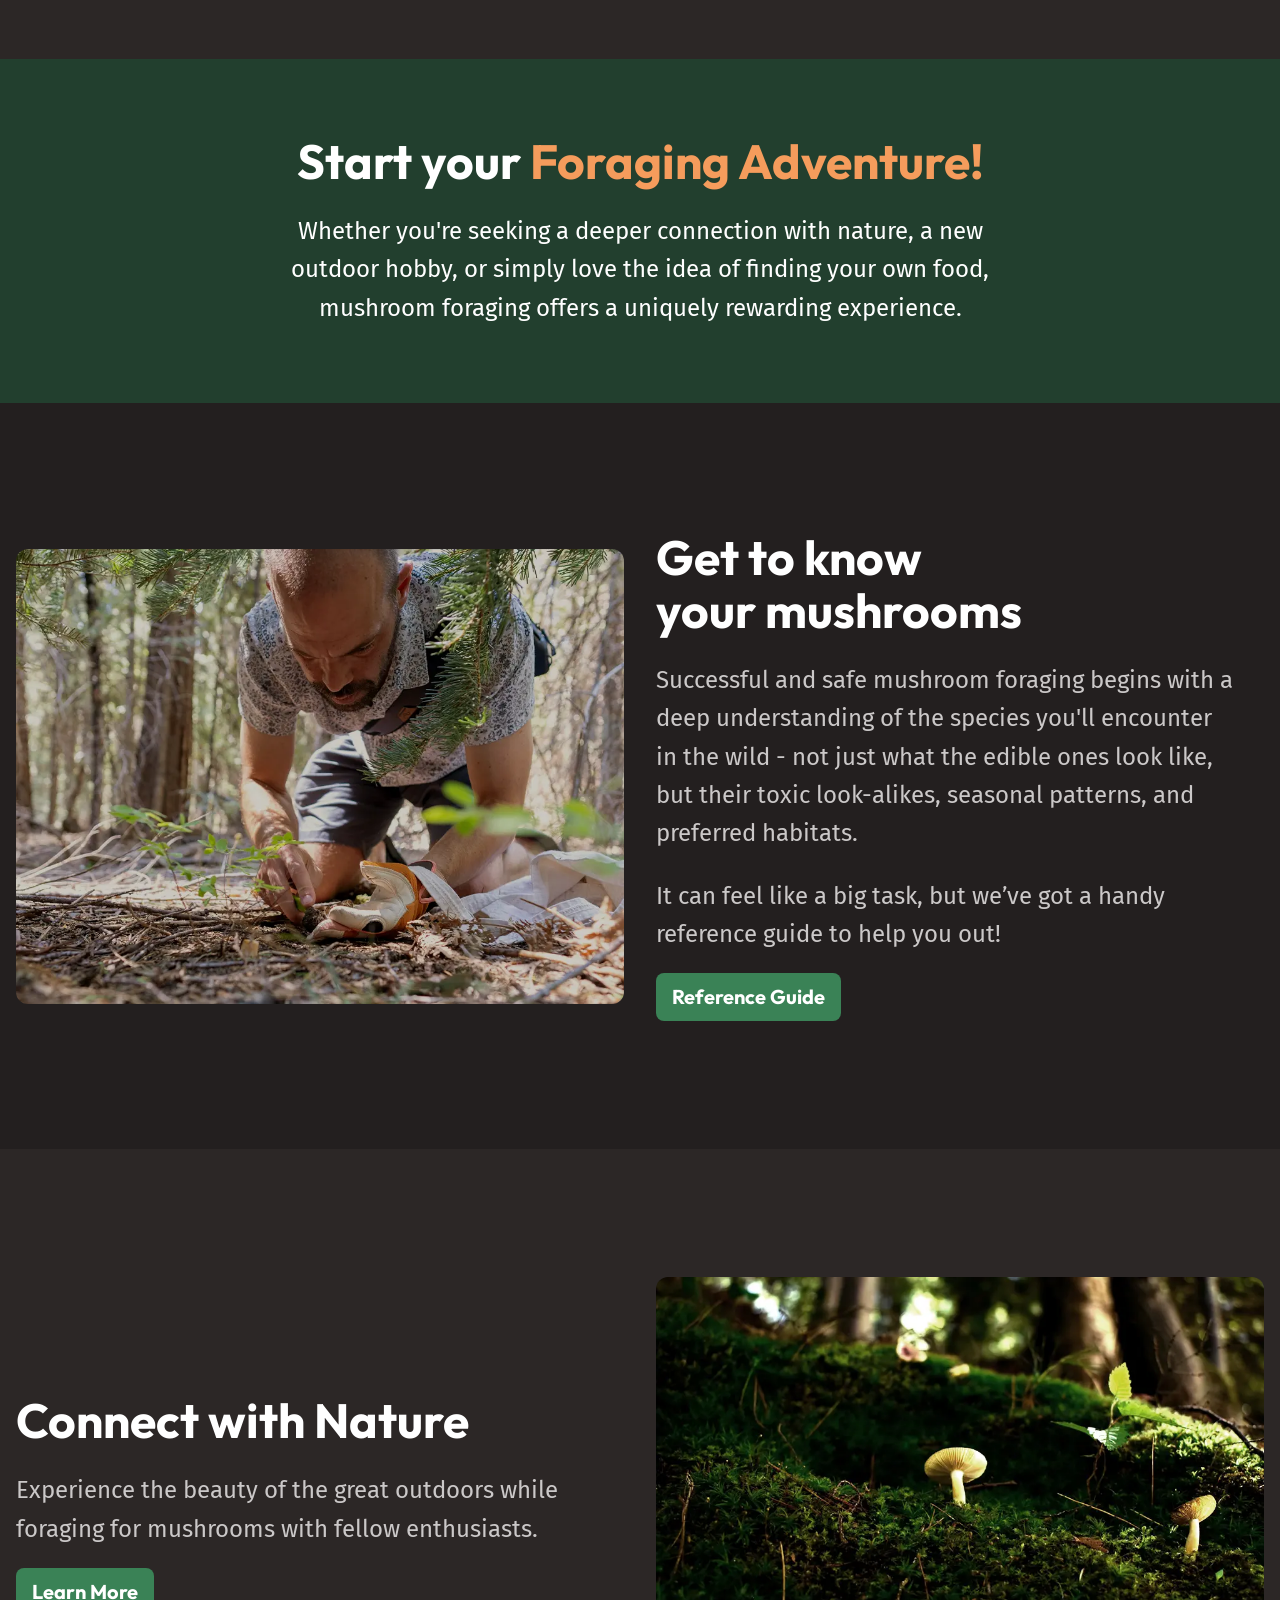
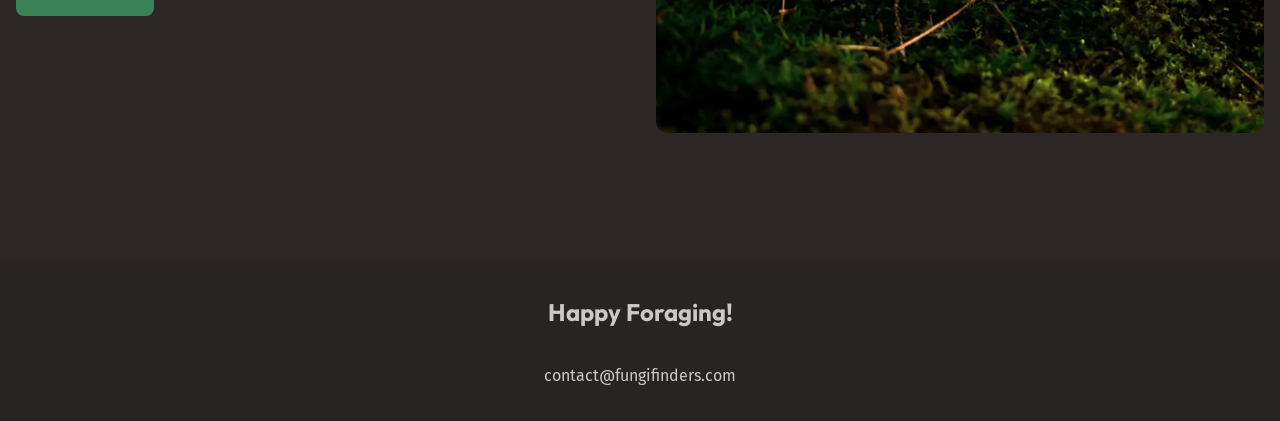
==== commit 05f68178: "Mobile navigation functionality" ====
--- a/index.html
+++ b/index.html
@@ -11,6 +11,7 @@
       href="https://fonts.googleapis.com/css2?family=Fira+Sans:wght@400;700&family=Outfit:wght@100..900&display=swap"
       rel="stylesheet"
     />
+    <script src="/main.js" defer></script>
   </head>
   <body>
     <header class="site-header">
--- a/style.css
+++ b/style.css
@@ -26,7 +26,7 @@
   }
 
   /* https://www.scottohara.me/blog/2019/01/12/lists-and-safari.html */
-  [role="list"] {
+  [role='list'] {
     list-style: none;
     margin: 0;
     padding: 0;
@@ -96,8 +96,8 @@
     --clr-red-500: hsl(359, 34%, 24%);
     --clr-teal-500: hsl(186, 42%, 25%);
 
-    --ff-body: "Fira Sans", sans-serif;
-    --ff-heading: "Outfit", sans-serif;
+    --ff-body: 'Fira Sans', sans-serif;
+    --ff-heading: 'Outfit', sans-serif;
 
     --fs-300: 0.875rem;
     --fs-400: 1rem;
@@ -283,11 +283,63 @@
     justify-content: space-between;
   }
 
+  [aria-controls='primary-nav'] {
+    display: none;
+    z-index: 100;
+    cursor: pointer;
+    background: transparent;
+    border: 0;
+
+    img {
+      border-radius: 0;
+    }
+  }
+
   .primary-navigation {
     ul {
       display: flex;
       flex-wrap: wrap;
       gap: 0.5rem 1rem;
+    }
+
+    a {
+      text-decoration: none;
+    }
+
+    @media (width < 760px) {
+      display: none;
+      position: absolute;
+      z-index: 10;
+      top: 0;
+      right: 0;
+      font-size: var(--font-size-lg);
+      font-weight: 700;
+      font-family: var(--ff-heading);
+      background-color: var(--background-accent-main);
+      color: var(--clr-white);
+      padding: 2rem;
+      border-radius: 0 0 0 var(--border-radius-3);
+
+      ul {
+        gap: 0;
+        flex-direction: column;
+      }
+
+      ul > :where(:not(:first-child)) {
+        margin-top: 1.5rem;
+        padding-top: 1.5rem;
+        border-top: 2px solid var(--background-accent-light);
+      }
+    }
+  }
+
+  @media (width < 760px) {
+    [aria-controls='primary-nav'] {
+      display: block;
+    }
+
+    [aria-expanded='true'] + .primary-navigation {
+      display: block;
     }
   }
 
